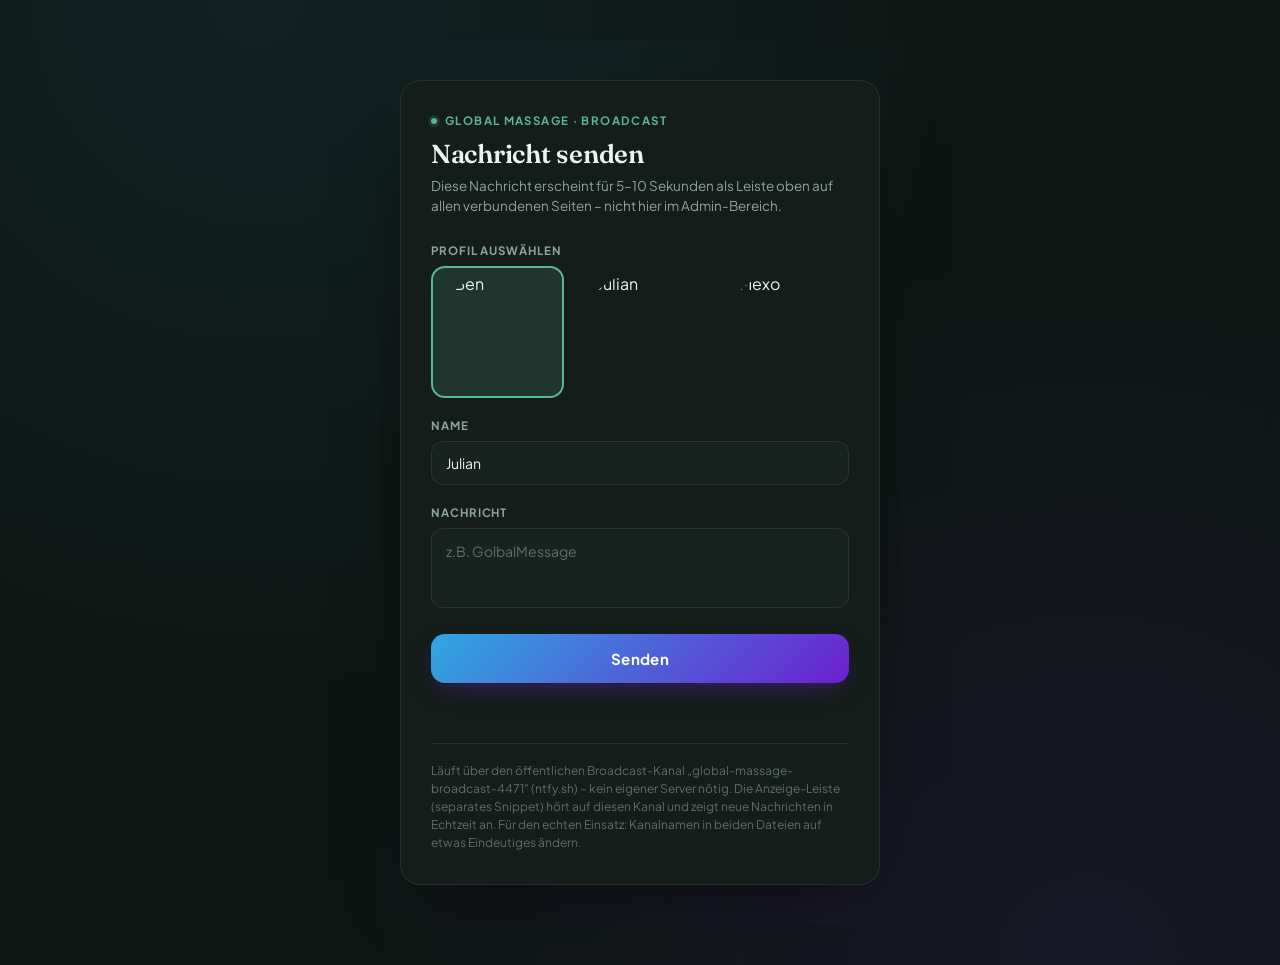
==== admin.html @ f2483eaa "Add admin interface for sending global messages" ====
<!DOCTYPE html>
<html lang="de">
<head>
<meta charset="UTF-8">
<title>Global Massage – Admin</title>
<link rel="preconnect" href="https://fonts.googleapis.com">
<link rel="preconnect" href="https://fonts.gstatic.com" crossorigin>
<link href="https://fonts.googleapis.com/css2?family=Fraunces:wght@500;600;700&family=Plus+Jakarta+Sans:wght@400;500;600;700&display=swap" rel="stylesheet">
<style>
  :root{
    --bg:#0e1613;
    --panel:#141d19;
    --panel-2:#182320;
    --ink:#eef3f0;
    --muted:#8ea59a;
    --sage:#57b696;
    --sage-dark:#3c8a6f;
    --badge-1:#2fa8e0;
    --badge-2:#6d1fd1;
    --line:rgba(255,255,255,0.08);
    --ring: rgba(87,182,150,0.16);
  }

  *{box-sizing:border-box;}

  html,body{
    margin:0; padding:0; min-height:100%;
    font-family:"Plus Jakarta Sans","Segoe UI",Arial,sans-serif;
    background:
      radial-gradient(circle at 20% 0%, rgba(47,168,224,0.08) 0%, transparent 50%),
      radial-gradient(circle at 85% 100%, rgba(109,31,209,0.10) 0%, transparent 50%),
      var(--bg);
    color:var(--ink);
    display:flex;
    align-items:center;
    justify-content:center;
    padding:40px 20px;
  }

  .panel{
    width:100%;
    max-width:480px;
    background:var(--panel);
    border:1px solid var(--line);
    border-radius:20px;
    padding:32px 30px;
    box-shadow:0 30px 70px -30px rgba(0,0,0,0.6);
  }

  .eyebrow{
    display:flex;
    align-items:center;
    gap:8px;
    font-size:11.5px;
    font-weight:700;
    letter-spacing:.12em;
    text-transform:uppercase;
    color:var(--sage);
    margin-bottom:10px;
  }
  .eyebrow .dot{
    width:6px; height:6px; border-radius:50%;
    background:var(--sage);
    box-shadow:0 0 0 3px var(--ring);
  }

  h1{
    font-family:"Fraunces","Georgia",serif;
    font-size:26px;
    font-weight:600;
    margin:0 0 6px;
    letter-spacing:-.01em;
  }
  .sub{
    font-size:13.5px;
    color:var(--muted);
    margin:0 0 26px;
    line-height:1.5;
  }

  label{
    display:block;
    font-size:11.5px;
    font-weight:700;
    color:var(--muted);
    text-transform:uppercase;
    letter-spacing:.08em;
    margin:20px 0 8px;
  }
  label:first-of-type{ margin-top:0; }

  .profile-grid{
    display:grid;
    grid-template-columns:repeat(3,1fr);
    gap:10px;
  }
  .profile-pick{
    position:relative;
    border-radius:14px;
    padding:5px;
    border:2px solid transparent;
    cursor:pointer;
    transition:border-color .15s ease, background .15s ease, transform .15s ease;
  }
  .profile-pick:hover{ transform:translateY(-1px); }
  .profile-pick img{
    width:100%;
    aspect-ratio:1;
    border-radius:50%;
    display:block;
    object-fit:cover;
  }
  .profile-pick.active{
    border-color:var(--sage);
    background:var(--ring);
  }

  input[type="text"], textarea{
    width:100%;
    border:1px solid var(--line);
    background:var(--panel-2);
    border-radius:12px;
    padding:12px 14px;
    font-family:inherit;
    font-size:14px;
    color:var(--ink);
    outline:none;
    transition:border-color .15s ease;
  }
  input[type="text"]::placeholder, textarea::placeholder{ color:#5c6f68; }
  input[type="text"]:focus, textarea:focus{ border-color:var(--sage); }
  textarea{ resize:none; min-height:80px; line-height:1.5; }

  button{ font-family:inherit; cursor:pointer; border:none; }

  .ai-btn{
    margin-top:10px;
    width:100%;
    background:var(--panel-2);
    border:1px solid var(--line);
    border-radius:12px;
    padding:11px 10px;
    font-size:13px;
    font-weight:600;
    color:var(--sage);
    display:flex; align-items:center; justify-content:center; gap:7px;
  }
  .ai-btn:hover{ border-color:var(--sage); }
  .ai-btn:disabled{ opacity:.5; cursor:default; }

  .send-btn{
    margin-top:22px;
    width:100%;
    background:linear-gradient(135deg, var(--badge-1), var(--badge-2));
    color:#fff;
    border-radius:14px;
    padding:15px 10px;
    font-size:15px;
    font-weight:700;
    letter-spacing:.02em;
    box-shadow:0 10px 26px -10px rgba(109,31,209,0.55);
    transition:transform .12s ease;
  }
  .send-btn:active{ transform:translateY(1px) scale(.99); }
  .send-btn:disabled{ opacity:.6; cursor:default; }

  .spinner{
    width:12px; height:12px; border-radius:50%;
    border:2px solid rgba(255,255,255,0.35);
    border-top-color:#fff;
    animation: spin .7s linear infinite;
    display:none;
  }
  .ai-btn .spinner{ border:2px solid var(--ring); border-top-color:var(--sage); }
  .spinner.on{ display:inline-block; }
  @keyframes spin{ to{ transform:rotate(360deg); } }

  .status{
    margin-top:16px;
    font-size:12.5px;
    color:var(--muted);
    display:flex;
    align-items:center;
    gap:7px;
    min-height:18px;
    opacity:0;
    transition:opacity .25s ease;
  }
  .status.show{ opacity:1; }
  .status .ok-dot{
    width:7px; height:7px; border-radius:50%;
    background:var(--sage);
  }

  .hint{
    margin-top:26px;
    padding-top:18px;
    border-top:1px solid var(--line);
    font-size:12px;
    color:#5c6f68;
    line-height:1.5;
  }
</style>
</head>
<body>

<div class="panel">
  <div class="eyebrow"><span class="dot"></span> Global Massage · Broadcast</div>
  <h1>Nachricht senden</h1>
  <p class="sub">Diese Nachricht erscheint für 5–10 Sekunden als Leiste oben auf allen verbundenen Seiten – nicht hier im Admin-Bereich.</p>

  <label>Profil auswählen</label>
  <div class="profile-grid" id="profileGrid"></div>

  <label>Name</label>
  <input type="text" id="nameInput" value="Julian">

  <label>Nachricht</label>
  <textarea id="msgInput" placeholder="z.B. GolbalMessage"></textarea>

  <button class="send-btn" id="sendBtn">
    <span class="spinner" id="sendSpinner"></span>
    <span id="sendLabel">Senden</span>
  </button>

  <div class="status" id="status"><span class="ok-dot"></span><span id="statusText"></span></div>

  <div class="hint">Läuft über den öffentlichen Broadcast-Kanal „global-massage-broadcast-4471" (ntfy.sh) – kein eigener Server nötig. Die Anzeige-Leiste (separates Snippet) hört auf diesen Kanal und zeigt neue Nachrichten in Echtzeit an. Für den echten Einsatz: Kanalnamen in beiden Dateien auf etwas Eindeutiges ändern.</div>
</div>

<script>
  const profiles = [
    { name: "Ben", avatar: "Benbild.png" },
    { name: "Julian", avatar: "Julianbild.png" },
    { name: "Mexo", avatar: "Mexobild.png" },
  ];
  let selectedProfile = profiles[0];

  const profileGrid = document.getElementById('profileGrid');
  const nameInput = document.getElementById('nameInput');
  const msgInput = document.getElementById('msgInput');
  const sendBtn = document.getElementById('sendBtn');
  const sendSpinner = document.getElementById('sendSpinner');
  const sendLabel = document.getElementById('sendLabel');
  const statusEl = document.getElementById('status');
  const statusText = document.getElementById('statusText');

  function renderProfileGrid(){
    profileGrid.innerHTML = "";
    profiles.forEach((p) => {
      const div = document.createElement('div');
      div.className = "profile-pick" + (p === selectedProfile ? " active" : "");
      div.innerHTML = `<img src="${p.avatar}" alt="${p.name}">`;
      div.addEventListener('click', () => {
        selectedProfile = p;
        nameInput.value = p.name;
        renderProfileGrid();
      });
      profileGrid.appendChild(div);
    });
  }
  renderProfileGrid();

  function showStatus(text){
    statusText.textContent = text;
    statusEl.classList.add('show');
    setTimeout(() => statusEl.classList.remove('show'), 4000);
  }

  sendBtn.addEventListener('click', async () => {
    const name = nameInput.value.trim() || selectedProfile.name;
    const avatar = selectedProfile.avatar;
    const message = msgInput.value.trim();
    if(!message){
      msgInput.style.borderColor = "#c05a5a";
      msgInput.placeholder = "Bitte zuerst eine Nachricht eingeben …";
      setTimeout(() => { msgInput.style.borderColor = ""; }, 1200);
      return;
    }

    sendBtn.disabled = true;
    sendSpinner.classList.add('on');
    sendLabel.textContent = "Wird gesendet …";

    const payload = {
      id: Date.now().toString() + "-" + Math.random().toString(36).slice(2,7),
      name, avatar, message,
      ts: Date.now()
    };

    // Öffentlicher, kostenloser Broadcast-Kanal über ntfy.sh (kein Server, kein Account nötig).
    // WICHTIG: Wenn ihr das produktiv nutzt, ändert diesen Kanalnamen in beiden Dateien
    // (Admin + Leiste) auf etwas Eindeutiges/Geheimes, damit niemand sonst mitliest oder sendet.
    const GM_CHANNEL = "global-massage-broadcast-4471";

    try{
      const resp = await fetch(`https://ntfy.sh/${GM_CHANNEL}`, {
        method: "POST",
        body: JSON.stringify(payload)
      });
      if(resp.ok){
        showStatus("Gesendet – läuft jetzt 5–10 Sek. auf allen Seiten mit der Leiste.");
      }else{
        showStatus("Senden fehlgeschlagen (Server antwortete mit Fehler " + resp.status + ").");
      }
    }catch(err){
      console.error(err);
      showStatus("Fehler beim Senden: " + (err && err.message ? err.message : "unbekannt"));
    }finally{
      sendBtn.disabled = false;
      sendSpinner.classList.remove('on');
      sendLabel.textContent = "Senden";
    }
  });
</script>

</body>
</html>
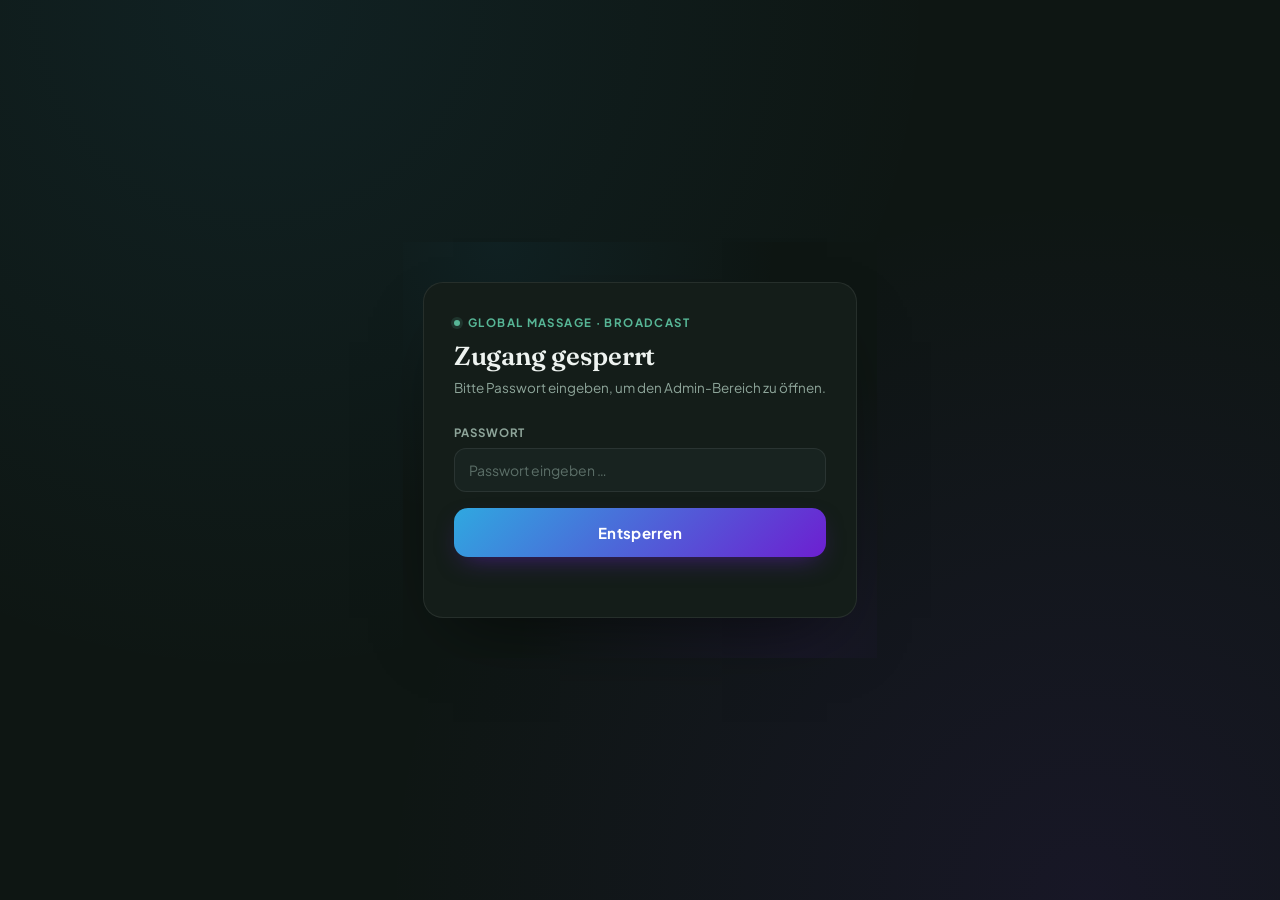
==== commit f0d8fbc2: "Refactor password gate to use server authentication" ====
--- a/admin.html
+++ b/admin.html
@@ -115,7 +115,7 @@
     background:var(--ring);
   }
 
-  input[type="text"], textarea{
+  input[type="text"], input[type="password"], textarea{
     width:100%;
     border:1px solid var(--line);
     background:var(--panel-2);
@@ -127,9 +127,16 @@
     outline:none;
     transition:border-color .15s ease;
   }
-  input[type="text"]::placeholder, textarea::placeholder{ color:#5c6f68; }
-  input[type="text"]:focus, textarea:focus{ border-color:var(--sage); }
+  input[type="text"]::placeholder, input[type="password"]::placeholder, textarea::placeholder{ color:#5c6f68; }
+  input[type="text"]:focus, input[type="password"]:focus, textarea:focus{ border-color:var(--sage); }
   textarea{ resize:none; min-height:80px; line-height:1.5; }
+
+  /* Name-Feld ist gesperrt: Name kommt nur über die Profil-Auswahl */
+  input[type="text"]:disabled{
+    opacity:.7;
+    cursor:not-allowed;
+    background:var(--panel);
+  }
 
   button{ font-family:inherit; cursor:pointer; border:none; }
 
@@ -200,11 +207,39 @@
     color:#5c6f68;
     line-height:1.5;
   }
+
+  /* Passwort-Gate */
+  #gate .error-msg{
+    margin-top:12px;
+    font-size:12.5px;
+    color:#e08a8a;
+    min-height:16px;
+  }
+  #gate .send-btn{ margin-top:16px; }
+  #gate .send-btn:disabled{ opacity:.6; }
+
+  .hidden{ display:none !important; }
 </style>
 </head>
 <body>
 
-<div class="panel">
+<!-- Passwort-Gate: erscheint zuerst, Admin-Panel bleibt verborgen bis richtiges Passwort -->
+<div class="panel" id="gate">
+  <div class="eyebrow"><span class="dot"></span> Global Massage · Broadcast</div>
+  <h1>Zugang gesperrt</h1>
+  <p class="sub">Bitte Passwort eingeben, um den Admin-Bereich zu öffnen.</p>
+
+  <label>Passwort</label>
+  <input type="password" id="pwInput" placeholder="Passwort eingeben …">
+
+  <button class="send-btn" id="unlockBtn">
+    <span class="spinner" id="unlockSpinner"></span>
+    <span id="unlockLabel">Entsperren</span>
+  </button>
+  <div class="error-msg" id="pwError"></div>
+</div>
+
+<div class="panel hidden" id="app">
   <div class="eyebrow"><span class="dot"></span> Global Massage · Broadcast</div>
   <h1>Nachricht senden</h1>
   <p class="sub">Diese Nachricht erscheint für 5–10 Sekunden als Leiste oben auf allen verbundenen Seiten – nicht hier im Admin-Bereich.</p>
@@ -213,7 +248,7 @@
   <div class="profile-grid" id="profileGrid"></div>
 
   <label>Name</label>
-  <input type="text" id="nameInput" value="Julian">
+  <input type="text" id="nameInput" value="Ben" disabled>
 
   <label>Nachricht</label>
   <textarea id="msgInput" placeholder="z.B. GolbalMessage"></textarea>
@@ -225,10 +260,72 @@
 
   <div class="status" id="status"><span class="ok-dot"></span><span id="statusText"></span></div>
 
-  <div class="hint">Läuft über den öffentlichen Broadcast-Kanal „global-massage-broadcast-4471" (ntfy.sh) – kein eigener Server nötig. Die Anzeige-Leiste (separates Snippet) hört auf diesen Kanal und zeigt neue Nachrichten in Echtzeit an. Für den echten Einsatz: Kanalnamen in beiden Dateien auf etwas Eindeutiges ändern.</div>
+  <div class="hint">Läuft über einen öffentlichen Broadcast-Kanal (ntfy.sh) – kein eigener Server für die Anzeige-Leiste nötig. Der Kanalname wird erst nach erfolgreicher Passwort-Prüfung vom Auth-Server geladen und steht nicht offen im Quelltext.</div>
 </div>
 
 <script>
+  // ==========================================================
+  // WICHTIG: Hier die URL deines Cloudflare Workers eintragen
+  // (siehe auth-worker.js für die Einrichtung)
+  // Beispiel: "https://global-massage-auth.deinname.workers.dev"
+  // ==========================================================
+  const AUTH_WORKER_URL = "https://global-massage-auth.DEIN-NAME.workers.dev";
+
+  // --- Passwort-Gate (fragt jetzt den Server statt lokal zu vergleichen) ---
+  const gateEl = document.getElementById('gate');
+  const appEl = document.getElementById('app');
+  const pwInput = document.getElementById('pwInput');
+  const pwError = document.getElementById('pwError');
+  const unlockBtn = document.getElementById('unlockBtn');
+  const unlockSpinner = document.getElementById('unlockSpinner');
+  const unlockLabel = document.getElementById('unlockLabel');
+
+  // Der Kanalname ist NICHT mehr fest im Code, sondern kommt erst
+  // nach erfolgreichem Login vom Worker.
+  let GM_CHANNEL = null;
+
+  async function tryUnlock(){
+    const password = pwInput.value;
+    if(!password) return;
+
+    pwError.textContent = "";
+    unlockBtn.disabled = true;
+    unlockSpinner.classList.add('on');
+    unlockLabel.textContent = "Prüfe …";
+
+    try{
+      const resp = await fetch(AUTH_WORKER_URL, {
+        method: "POST",
+        headers: { "Content-Type": "application/json" },
+        body: JSON.stringify({ password })
+      });
+
+      const data = await resp.json();
+
+      if(resp.ok && data.ok){
+        GM_CHANNEL = data.channel;
+        gateEl.classList.add('hidden');
+        appEl.classList.remove('hidden');
+      }else{
+        pwError.textContent = "Falsches Passwort. Bitte erneut versuchen.";
+        pwInput.style.borderColor = "#c05a5a";
+        setTimeout(() => { pwInput.style.borderColor = ""; }, 1200);
+      }
+    }catch(err){
+      console.error(err);
+      pwError.textContent = "Verbindung zum Auth-Server fehlgeschlagen.";
+    }finally{
+      unlockBtn.disabled = false;
+      unlockSpinner.classList.remove('on');
+      unlockLabel.textContent = "Entsperren";
+    }
+  }
+  unlockBtn.addEventListener('click', tryUnlock);
+  pwInput.addEventListener('keydown', (e) => {
+    if(e.key === "Enter") tryUnlock();
+  });
+
+  // --- Admin-Panel-Logik ---
   const profiles = [
     { name: "Ben", avatar: "Benbild.png" },
     { name: "Julian", avatar: "Julianbild.png" },
@@ -268,7 +365,13 @@
   }
 
   sendBtn.addEventListener('click', async () => {
-    const name = nameInput.value.trim() || selectedProfile.name;
+    if(!GM_CHANNEL){
+      showStatus("Fehler: Kein Kanal geladen. Bitte neu einloggen.");
+      return;
+    }
+
+    // Name kommt jetzt ausschließlich vom gewählten Profil, nicht mehr frei editierbar
+    const name = selectedProfile.name;
     const avatar = selectedProfile.avatar;
     const message = msgInput.value.trim();
     if(!message){
@@ -287,11 +390,6 @@
       name, avatar, message,
       ts: Date.now()
     };
-
-    // Öffentlicher, kostenloser Broadcast-Kanal über ntfy.sh (kein Server, kein Account nötig).
-    // WICHTIG: Wenn ihr das produktiv nutzt, ändert diesen Kanalnamen in beiden Dateien
-    // (Admin + Leiste) auf etwas Eindeutiges/Geheimes, damit niemand sonst mitliest oder sendet.
-    const GM_CHANNEL = "global-massage-broadcast-4471";
 
     try{
       const resp = await fetch(`https://ntfy.sh/${GM_CHANNEL}`, {
